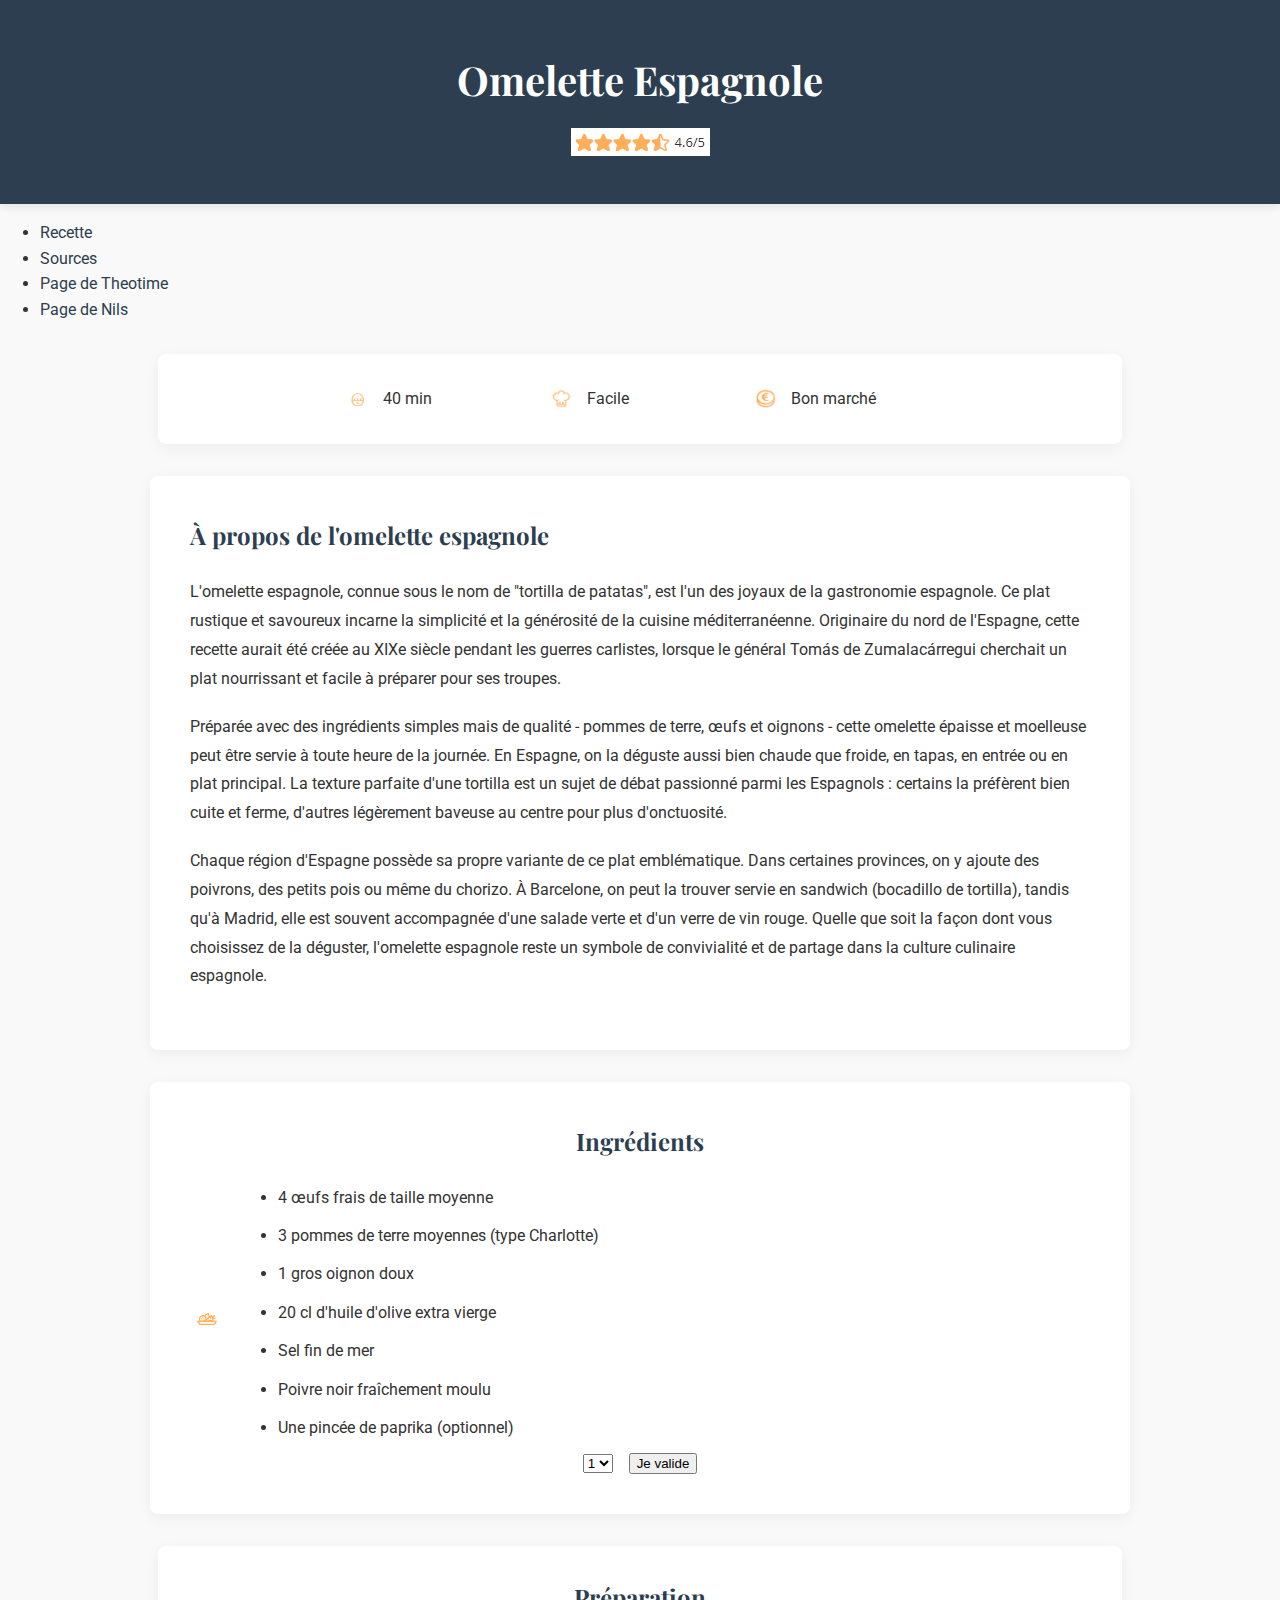
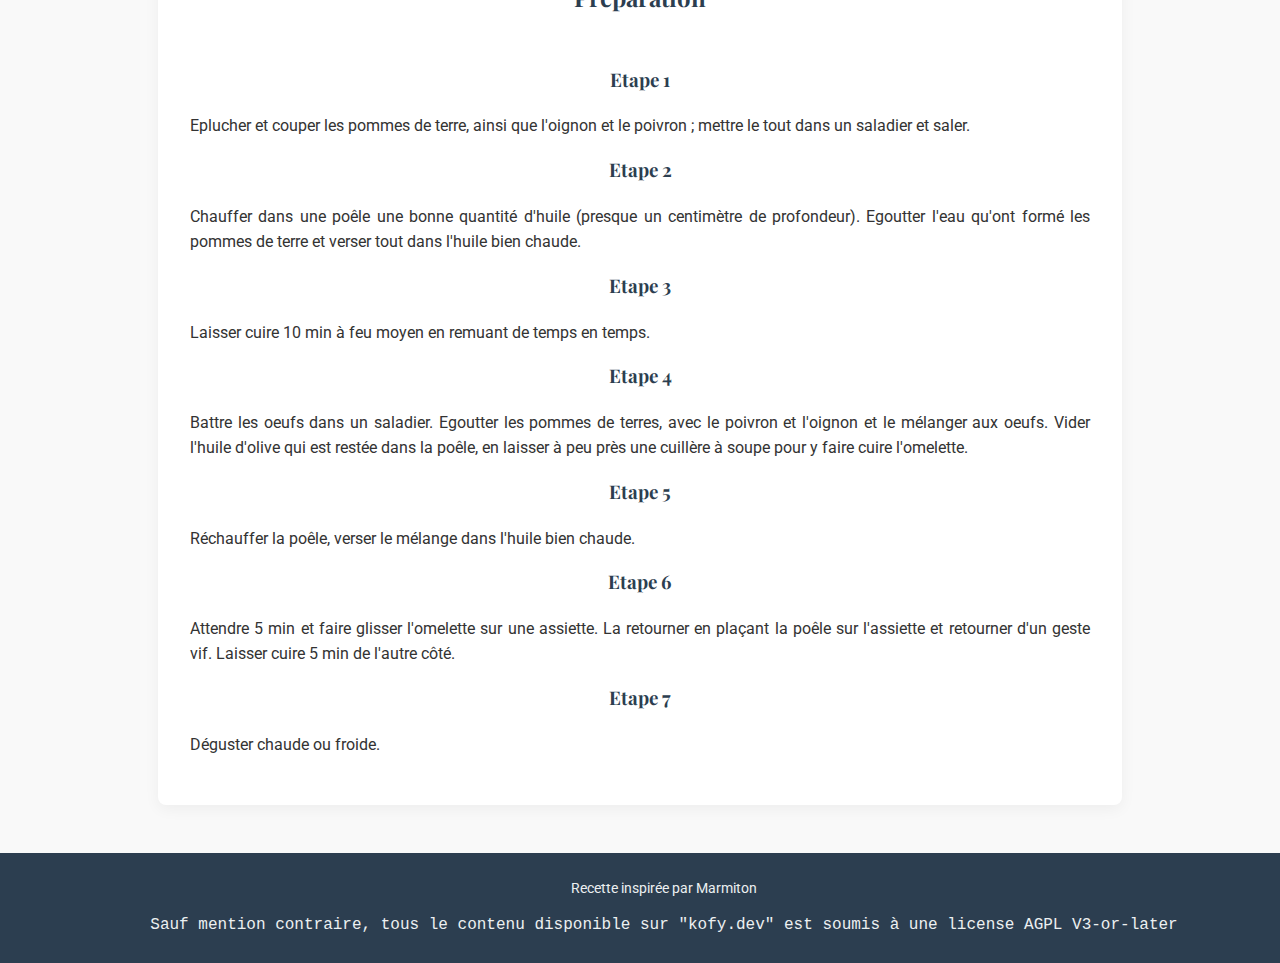
==== index.html @ 377fbf02 "Update index.html" ====
<!DOCTYPE html>
<html lang="fr">
<head>
    <meta charset="UTF-8">
    <title>Omelette Espagnole (Tortilla) - Recette Traditionnelle</title>
    <link rel="stylesheet" href="style.css">
    <script defer src="app.js"></script>
    <!-- Importation des polices (Roboto) -->
    <link rel="preconnect" href="https://fonts.googleapis.com">
    <link href="https://fonts.googleapis.com/css2?family=Playfair+Display:wght@700&family=Roboto:wght@400;500&display=swap" rel="stylesheet">
    <link rel="icon" href="/favicon.ico" sizes="any" />
</head>
<body>
    <header>
        <h1>Omelette Espagnole</h1>
        <div id="rating-container">
            <img src="img/icons/etoiles.png" alt="Note: 4.6/5" class="rating">
        </div>
    </header>
  <div id="nav">
      <ul>
          <li><a href="/index.html">Recette</a></li>
          <li><a href="/sources.html">Sources</a></li>
          <li><a href="/sport/sport.html">Page de Theotime</a></li>
          <li><a href="">Page de Nils</a></li>
      </ul> 
  </div>
    <section class="info">
        <div class="info-item">
            <img src="img/icons/timer.png" alt="Temps de préparation">
            <span>40 min</span>
        </div>
        <div class="info-item">
            <img src="img/icons/toque.png" alt="Niveau de difficulté">
            <span>Facile</span>
        </div>
        <div class="info-item">
            <img src="img/icons/monnaie.png" alt="Coût estimé">
            <span>Bon marché</span>
        </div>
    </section>
    
    <section class="description">
        <h2>À propos de l'omelette espagnole</h2>
        <p>L'omelette espagnole, connue sous le nom de "tortilla de patatas", est l'un des joyaux de la gastronomie espagnole. Ce plat rustique et savoureux incarne la simplicité et la générosité de la cuisine méditerranéenne. Originaire du nord de l'Espagne, cette recette aurait été créée au XIXe siècle pendant les guerres carlistes, lorsque le général Tomás de Zumalacárregui cherchait un plat nourrissant et facile à préparer pour ses troupes.</p>
        <p>Préparée avec des ingrédients simples mais de qualité - pommes de terre, œufs et oignons - cette omelette épaisse et moelleuse peut être servie à toute heure de la journée. En Espagne, on la déguste aussi bien chaude que froide, en tapas, en entrée ou en plat principal. La texture parfaite d'une tortilla est un sujet de débat passionné parmi les Espagnols : certains la préfèrent bien cuite et ferme, d'autres légèrement baveuse au centre pour plus d'onctuosité.</p>
        <p>Chaque région d'Espagne possède sa propre variante de ce plat emblématique. Dans certaines provinces, on y ajoute des poivrons, des petits pois ou même du chorizo. À Barcelone, on peut la trouver servie en sandwich (bocadillo de tortilla), tandis qu'à Madrid, elle est souvent accompagnée d'une salade verte et d'un verre de vin rouge. Quelle que soit la façon dont vous choisissez de la déguster, l'omelette espagnole reste un symbole de convivialité et de partage dans la culture culinaire espagnole.</p>
    </section>
    
    
    <section class="ingredients">
        <h2>Ingrédients</h2>
        <div class="ingredients-container">
            <img src="img/icons/ingredients.png" alt="Ingrédients de l'omelette espagnole" class="ingredients-image">
            <ul class="ingredients-list">
                <li><span class="quantite">4</span> œufs frais de taille moyenne</li>
                <li><span class="quantite">3</span> pommes de terre moyennes (type Charlotte)</li>
                <li><span class="quantite">1</span> gros oignon doux</li>
                <li><span class="quantite">20</span> cl d'huile d'olive extra vierge</li>
                <li>Sel fin de mer</li>
                <li>Poivre noir fraîchement moulu</li>
                <li>Une pincée de paprika (optionnel)</li>
            </ul>
        </div>
        <div class="personnes-controls">
            <!-- <button class="personnes-btn" onclick="moins()">-</button>
            <span id="personnes">4</span>
            <button class="personnes-btn" onclick="plus()">+</button>
            <span class="personnes-label">personnes</span> -->
            <select name="regime">
                <option value="numero1">1</option>
                <option value="numero2">2</option>
                <option value="numero3">3</option>
                <option value="numero4">4</option>
            </select>
            <button onclick="traitement()">Je valide</button>
        </div>
    </section>
    <section class="preparation">
        <h2>Préparation</h2>
        <div class="preparation-container">
            <h3>Etape 1</h3>
            <p>Eplucher et couper les pommes de terre, ainsi que l'oignon et le poivron ; mettre le tout dans un saladier et saler.</p>
            <h3>Etape 2</h3>
            <p>Chauffer dans une poêle une bonne quantité d'huile (presque un centimètre de profondeur). Egoutter l'eau qu'ont formé les pommes de terre et verser tout dans l'huile bien chaude.</p>
            <h3>Etape 3</h3>
            <p>Laisser cuire 10 min à feu moyen en remuant de temps en temps.</p>
            <h3>Etape 4</h3>
            <p>Battre les oeufs dans un saladier. Egoutter les pommes de terres, avec le poivron et l'oignon et le mélanger aux oeufs. Vider l'huile d'olive qui est restée dans la poêle, en laisser à peu près une cuillère à soupe pour y faire cuire l'omelette.</p>
            <h3>Etape 5</h3>
            <p>Réchauffer la poêle, verser le mélange dans l'huile bien chaude. </p>
            <h3>Etape 6</h3>
            <p>Attendre 5 min et faire glisser l'omelette sur une assiette. La retourner en plaçant la poêle sur l'assiette et retourner d'un geste vif. Laisser cuire 5 min de l'autre côté.</p>
            <h3>Etape 7</h3>
            <p>Déguster chaude ou froide.</p>
        </div>
    </section>
    <footer>
        <p>Recette inspirée par Marmiton</p>
        <p id="kofy-note">Sauf mention contraire, tous le contenu disponible sur "kofy.dev" est soumis à une license AGPL V3-or-later</p>
    </footer>
</body>
</html>
---- style.css ----
/* Uniformité de la page (ombres uniformes et bordures de taille uniforme) : 
    border-radius: 8px;
    box-shadow: 0 4px 15px rgba(0, 0, 0, 0.05);
*/
/* Organisation centrale comme tous les sites de cuisine :
    display: flex;
    justify-content: center;
    align-items: center;
    text-align: center; 
*/
/* Faire ressortir les blocs de contenu :
    background-color: white;
*/
body {
    font-family: 'Roboto', sans-serif;
    background-color: #f9f9f9;
    color: #333;
    margin: 0;
    padding: 0;
    line-height: 1.6;
}

/* Header */
header {
    background-color: #2c3e50;
    padding: 3rem 1.5rem;
    color: white;
    text-align: center;
    box-shadow: 0 2px 10px rgba(0, 0, 0, 0.1);
}

header h1 {
    margin: 0 0 1rem;
    font-family: 'Playfair Display', serif;
    font-size: 2.5rem;
}

/* Navigation */
nav {
    width: 25px;
    height: 25px;
    font-family: 'Roboto', serif;
    font-size: 1.5rem;
    line-height: 25px;
    text-align: center;
    border-color: red;
    border-radius: 5px;
    position: fixed;
    top: 12rem;
    left: 1.5rem;
    transition: 1s;
    overflow: hidden;
}

nav:hover {
    height: 35rem;
    width: 15rem;
    transition: 1s ease-in-out;
    border-color: red;
    border-radius: 10px;
}

nav::before {
    background-image: url('/img/icons/burger-bar.png');
    background-size: 32px 32px;
    display: inline-block;
    width: 32px; 
    height: 32px;
    content:"";
    transition: 0.4s;
}

nav:hover:before {
    opacity: 0;
    transition: 0.4s;
}

/* Sections */
section {
    background-color: white;
    padding: 2rem;
    margin: 2rem auto;
    max-width: 900px;
    border-radius: 8px;
    box-shadow: 0 4px 15px rgba(0, 0, 0, 0.05);
    text-align: center;
}

section h2 {
    font-family: 'Playfair Display', serif;
    color: #2c3e50;
    margin-top: 0;
    margin-bottom: 1.5rem;
}

section ol, section ul {
    display: inline-block;
    text-align: left;
    margin: 0;
    padding-left: 2rem;
}

section li {
    margin-bottom: 0.8rem;
}

/* Liens */
a {
    color: #2c3e50;
    text-decoration: none;
}

a:hover {
    text-decoration: underline;
}

/* Navigation liste */
nav ul {
    list-style: none;
    padding: 0;
    margin: 0;
}

nav ul li {
    margin: 1rem 0;
}

nav ul li a {
    color: #333;
    text-decoration: none;
}

nav ul li a:hover {
    color: #2c3e50;
}

#rating-container { /* Pris sur Marmiton */
    display: flex;
    justify-content: center;
    align-items: center;
    gap: 0.5rem;
}

.info {
    display: flex;
    flex-wrap: wrap;
    justify-content: center;
    gap: 1.5rem;
    background-color: white; 
    padding: 2rem;
    margin: 2rem auto;
    max-width: 900px;
    border-radius: 8px;
    box-shadow: 0 4px 15px rgba(0, 0, 0, 0.05);
}

.info-item {
    display: flex;
    align-items: center;
    gap: 0.8rem;
    min-width: 180px;
}

.info-item img {
    width: 24px;
    height: 24px;
    opacity: 0.8;
}

.description {
    background-color: white;
    padding: 2.5rem;
    margin: 2rem auto;
    max-width: 900px;
    border-radius: 8px;
    box-shadow: 0 4px 15px rgba(0, 0, 0, 0.05);
    text-align: left;
}

/* Comment rendre ce texte plus lisible/agréabl ? (line-height plus grand, marges plus petites en haut, plus grandes en bas)*/
.description h2 {
    font-family: 'Playfair Display', serif;
    color: #2c3e50;
    margin-top: 0;
}

.description p {
    margin-bottom: 1.2rem;
    line-height: 1.8;
}

/* Séléction du nombre de personnes */
.personnes-selector {
    background-color: white;
    padding: 2rem;
    margin: 2rem auto;
    max-width: 900px;
    border-radius: 8px;
    box-shadow: 0 4px 15px rgba(0, 0, 0, 0.05);
    text-align: center;
}

.personnes-selector h2 {
    font-family: 'Playfair Display', serif;
    color: #2c3e50;
    margin-top: 0;
}

.personnes-controls {
    display: flex;
    justify-content: center;
    align-items: center;
    gap: 1rem;
}

.personnes-btn {
    background-color: #34495e;
    color: white;
    border: none;
    width: 36px;
    height: 36px;
    border-radius: 50%;
    font-size: 1.2rem;
    cursor: pointer; /* Propriété CSS interessante que je ne connaissais pas */
    display: flex;
    justify-content: center;
    align-items: center;
    padding: 0;
    transition: all 0.2s ease;
}

.personnes-btn:hover {
    background-color: #2c3e50;
}

#personnes-display {
    font-size: 1.5rem;
    font-weight: 500;
    min-width: 30px;
}

.personnes-label {
    color: #666;
}

/* Ingredients */
.ingredients {
    background-color: white;
    padding: 2.5rem;
    margin: 2rem auto;
    max-width: 900px;
    border-radius: 8px;
    box-shadow: 0 4px 15px rgba(0, 0, 0, 0.05);
    text-align: left;
}

.ingredients h2 {
    font-family: 'Playfair Display', serif;
    color: #2c3e50;
    margin-top: 0;
    text-align: center;
}

.ingredients-container {
    display: flex;
    flex-wrap: wrap;
    gap: 2rem;
    align-items: center;
    justify-content: center;
}

.ingredients-image {
    max-width: 300px;
    border-radius: 8px;
}

.ingredients-list {
    flex: 1;
    min-width: 250px;
    padding-left: 1.5rem;
}

.ingredients-list li {
    margin-bottom: 0.8rem;
    position: relative;
}

/* Préparation*/
.preparation {
    display: flex;
    flex-wrap: wrap;
    justify-content: center;
    gap: 1.5rem;
    background-color: white; 
    padding: 2rem;
    margin: 2rem auto;
    max-width: 900px;
    border-radius: 8px;
    box-shadow: 0 4px 15px rgba(0, 0, 0, 0.05);
}

.preparation h2 {
    font-family: 'Playfair Display', serif;
    color: #2c3e50;
    margin-top: 0;
    text-align: center;
}

.preparation-container h3 {
    font-family: 'Playfair Display', serif;
    color: #2c3e50;
    margin-top: 0;
}

.preparation-container p {
    text-align: justify;
}

/* Main content */
main {
    padding: 2rem;
    max-width: 1200px;
    margin: 0 auto;
}

/* Footer */
footer {
    background-color: #2c3e50;
    padding: 1.5rem;
    color: #ecf0f1;
    text-align: center;
    margin-top: 3rem;
    position: relative;
    bottom: 0;
    width: 100%;
}

footer p {
    margin: 0;
    font-size: 0.9rem;
}

#kofy-note { /* Directement pris de ma base de code personnelle destinée aux sites webs hébergés sur mon infrastructure */
    font-family: 'Courier New', Courier, monospace;
    font-size: 1rem;
    margin-top: 0.8rem;
    line-height: 1.6;
}
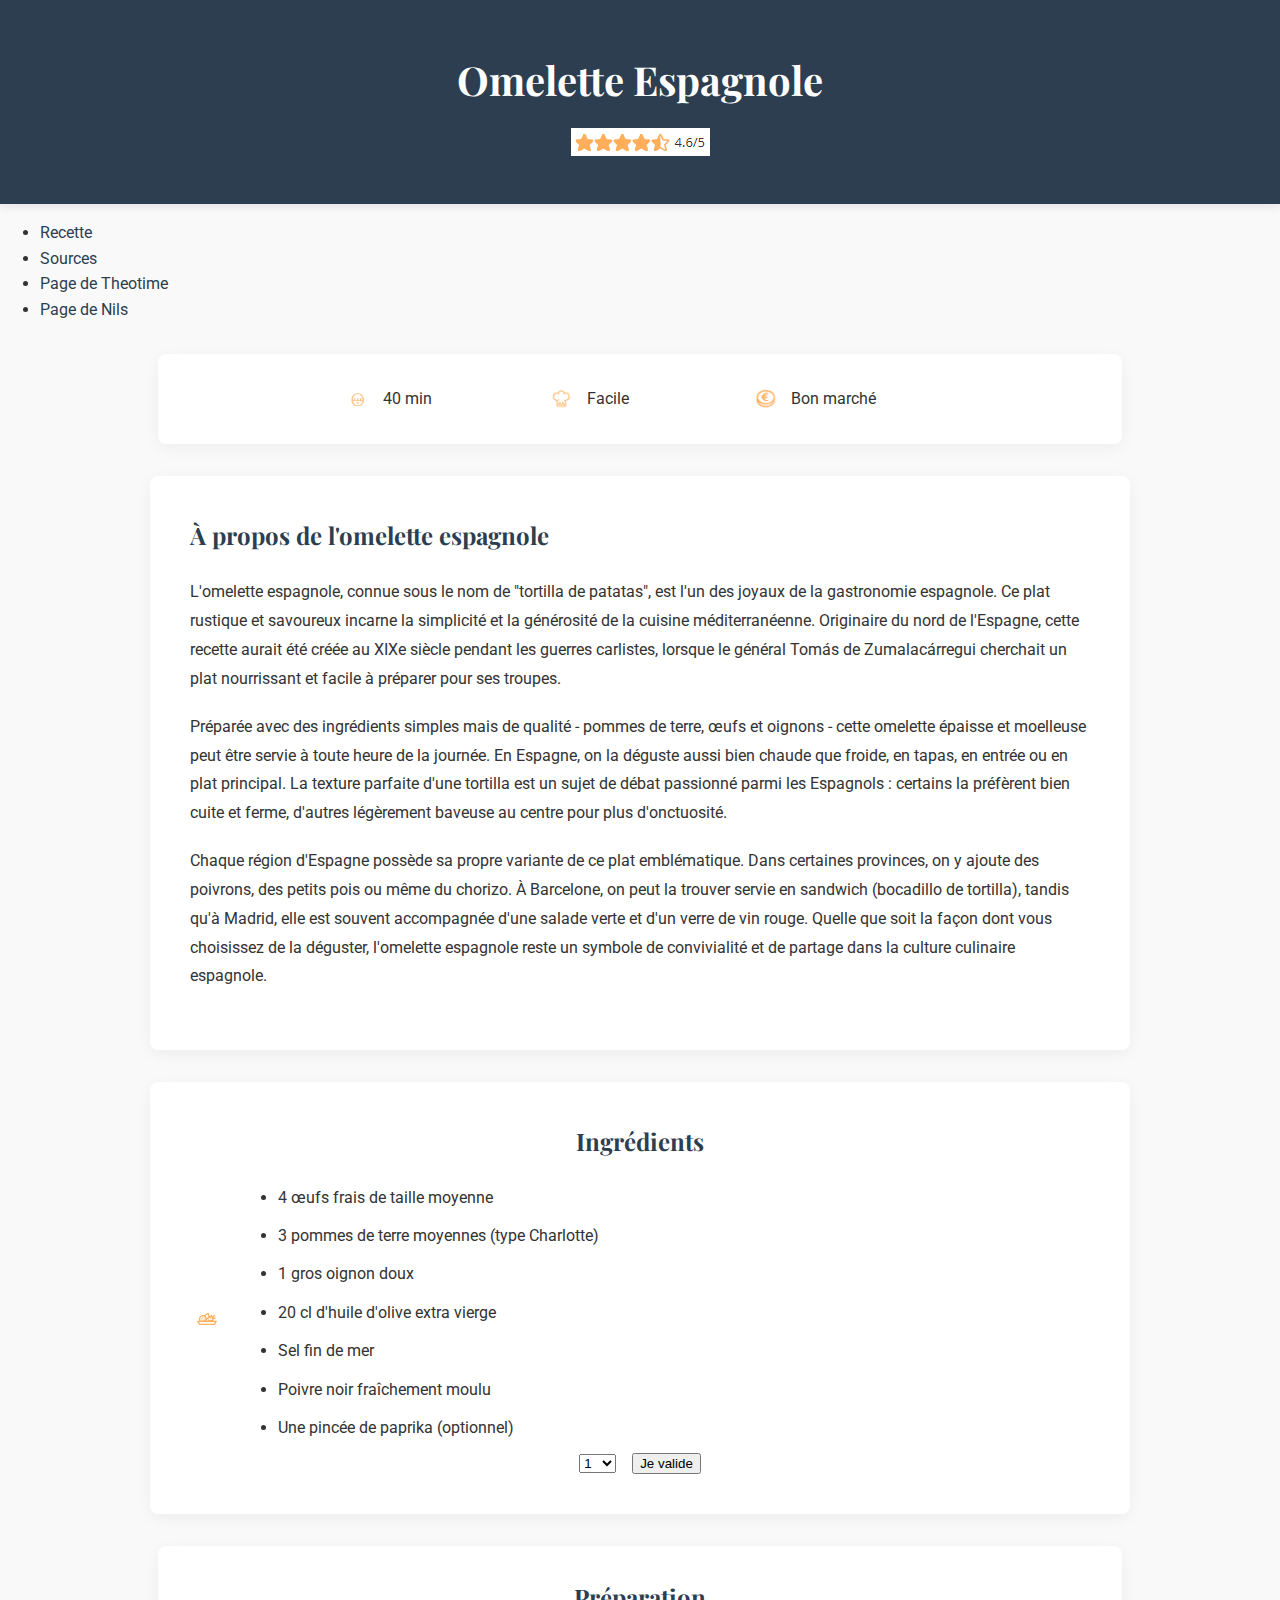
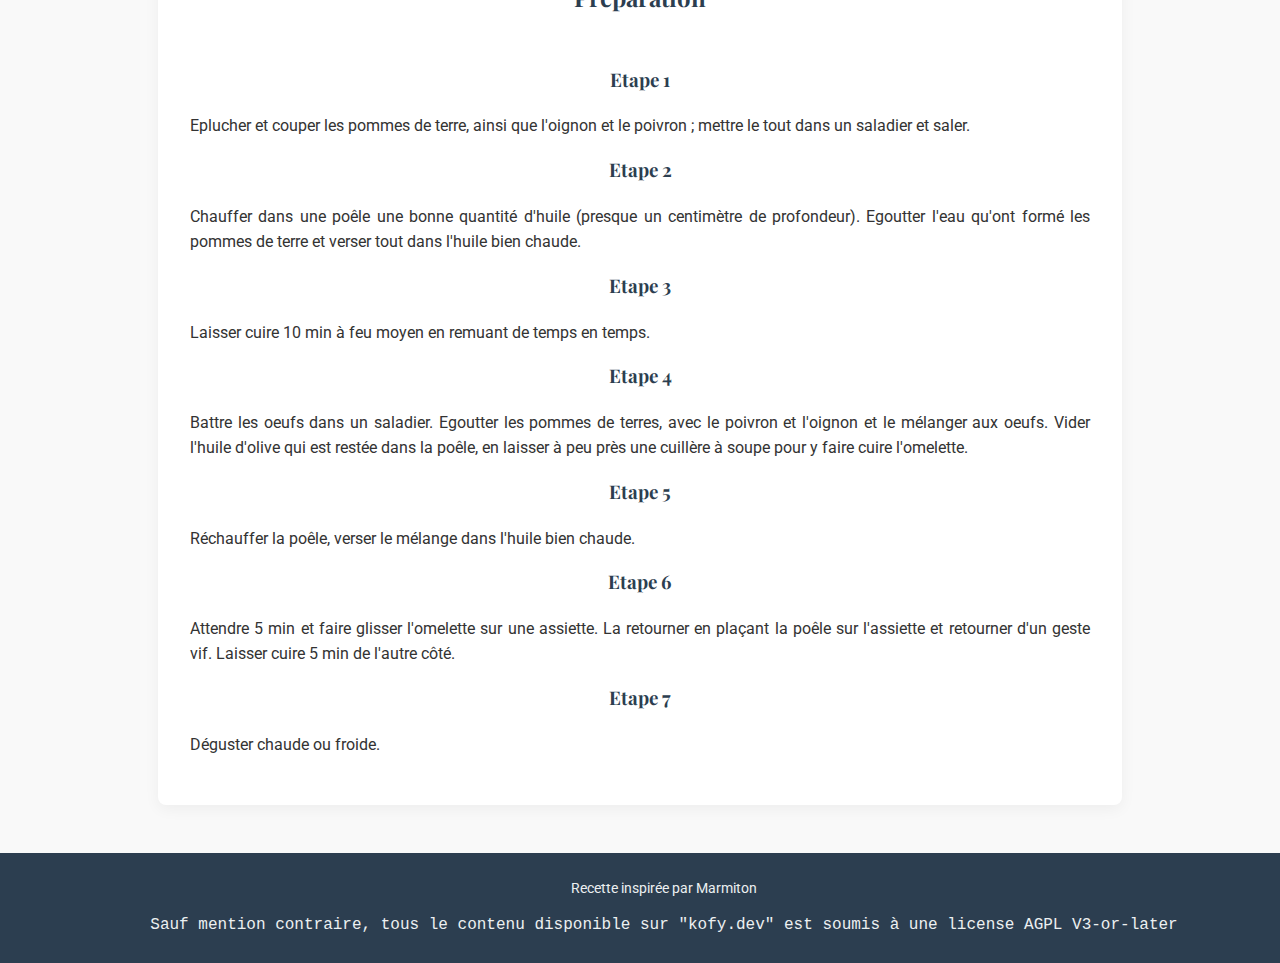
==== commit 712263f6: "Update index.html" ====
--- a/index.html
+++ b/index.html
@@ -68,10 +68,18 @@
             <button class="personnes-btn" onclick="plus()">+</button>
             <span class="personnes-label">personnes</span> -->
             <select name="regime">
-                <option value="numero1">1</option>
-                <option value="numero2">2</option>
-                <option value="numero3">3</option>
-                <option value="numero4">4</option>
+                <option value="1">1</option>
+                <option value="2">2</option>
+                <option value="3">3</option>
+                <option value="4">4</option>
+                <option value="5">5</option>
+                <option value="6">6</option>
+                <option value="7">7</option>
+                <option value="8">8</option>
+                <option value="9">9</option>
+                <option value="10">10</option>
+                <option value="11">11</option>
+                <option value="12">12</option>
             </select>
             <button onclick="traitement()">Je valide</button>
         </div>
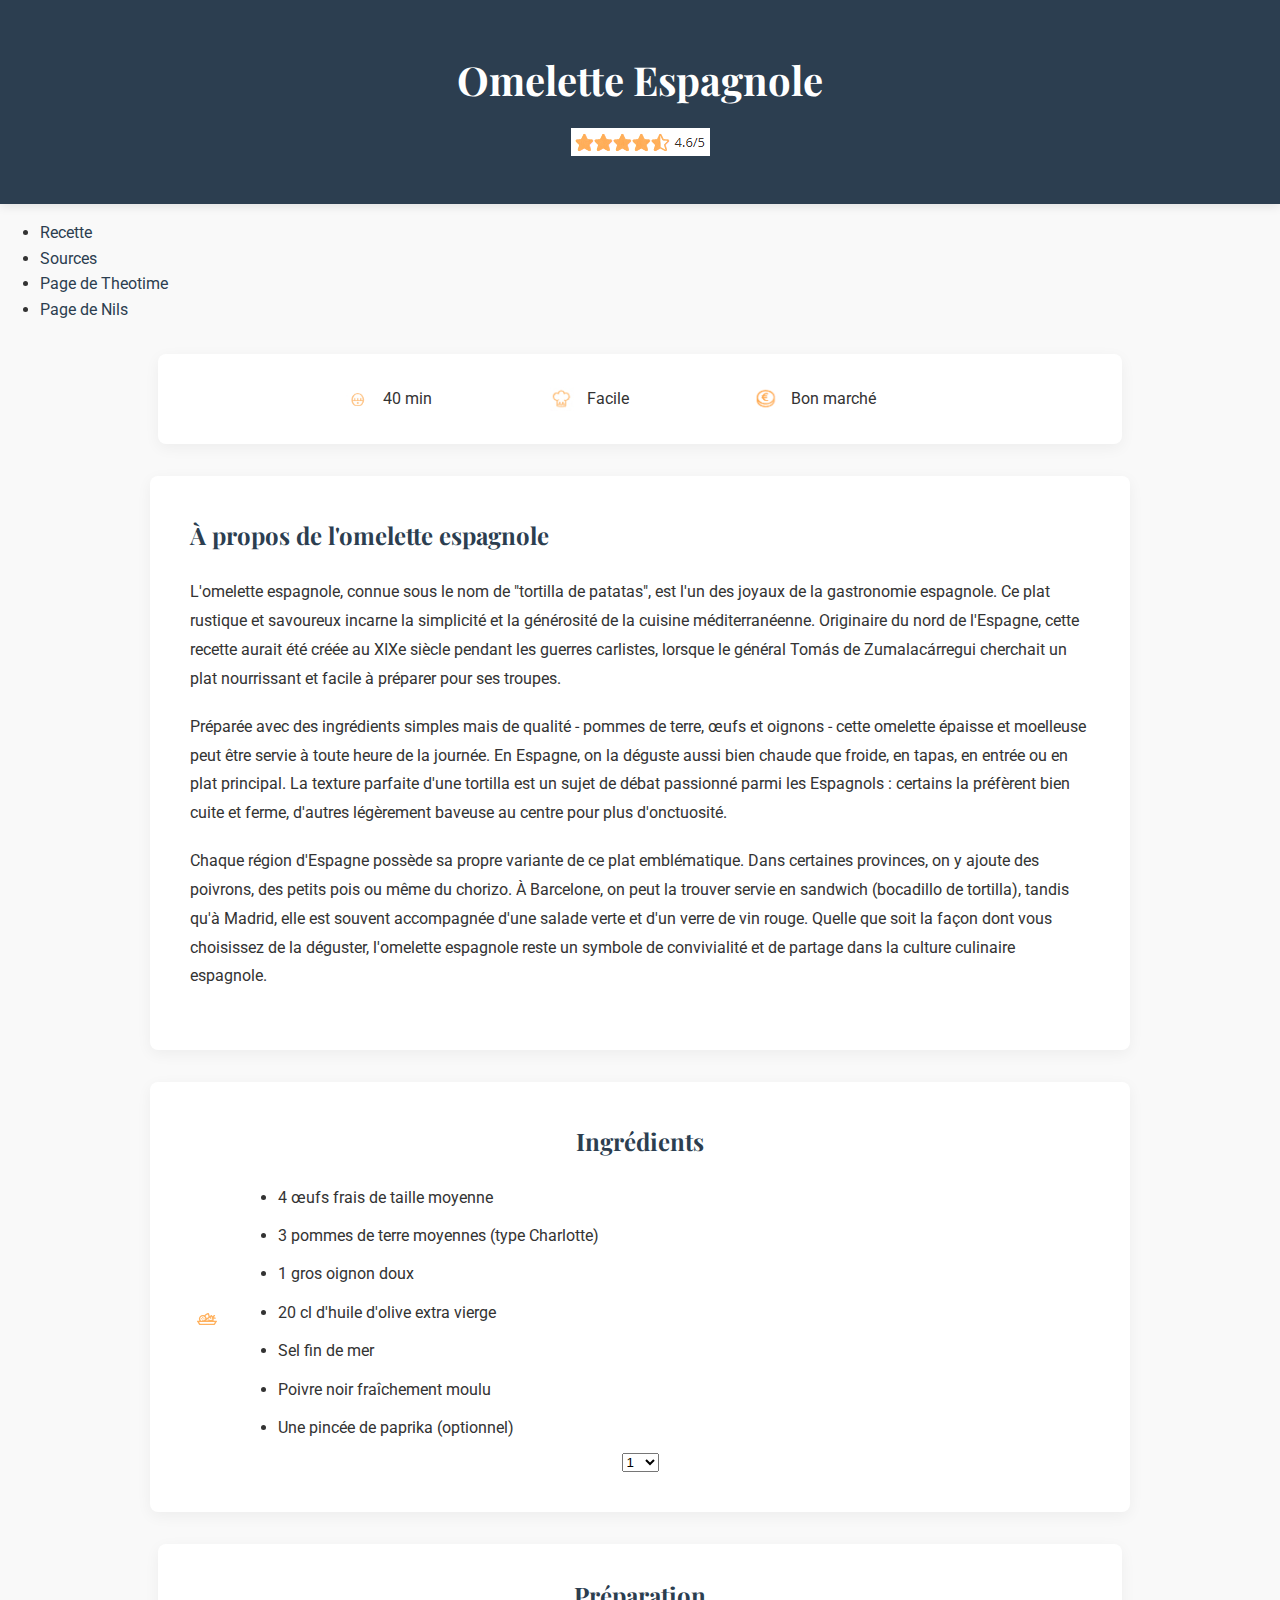
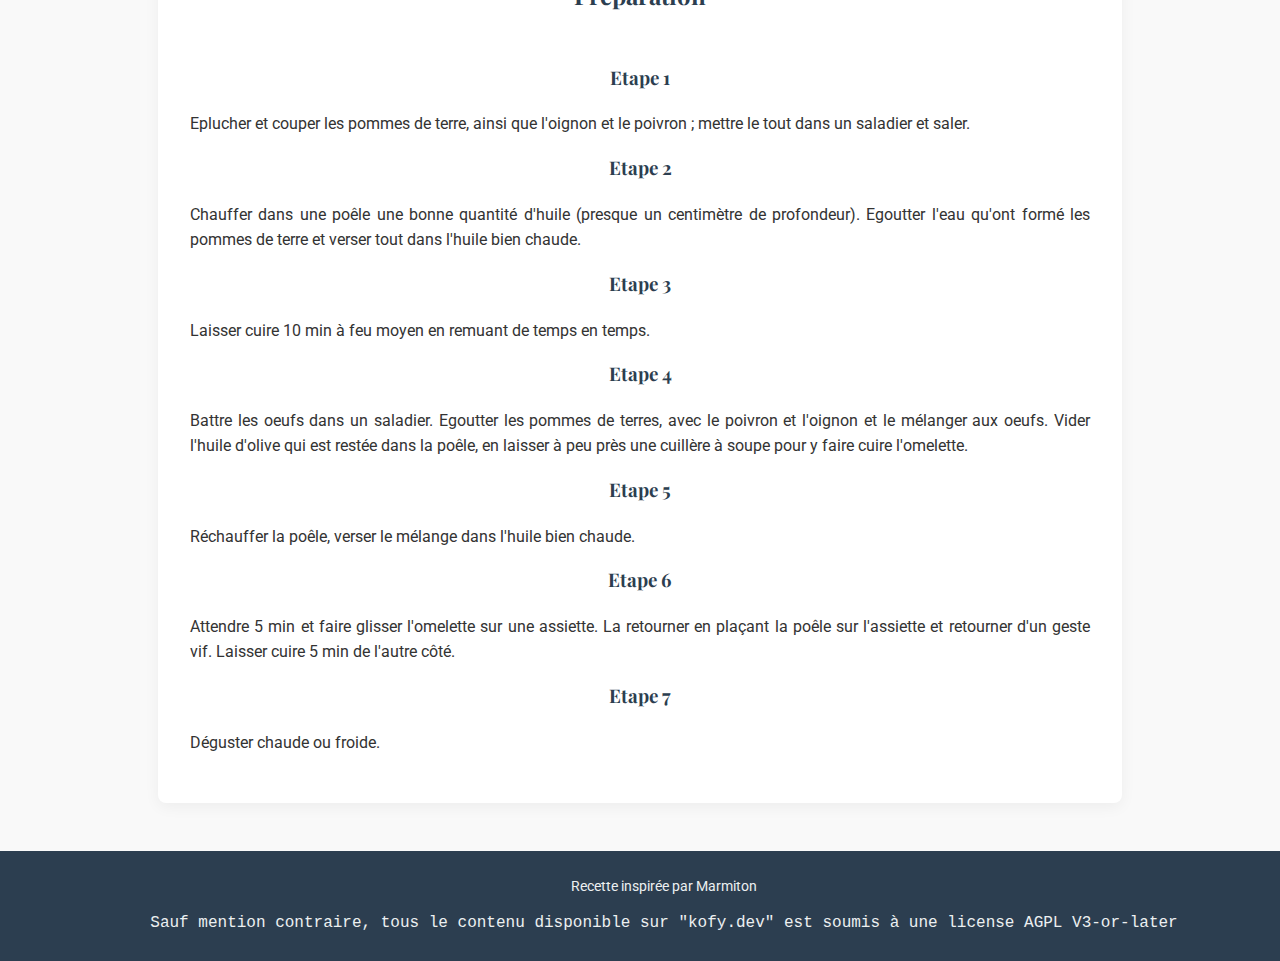
==== commit 82c6db06: "Update index.html" ====
--- a/index.html
+++ b/index.html
@@ -81,7 +81,6 @@
                 <option value="11">11</option>
                 <option value="12">12</option>
             </select>
-            <button onclick="traitement()">Je valide</button>
         </div>
     </section>
     <section class="preparation">
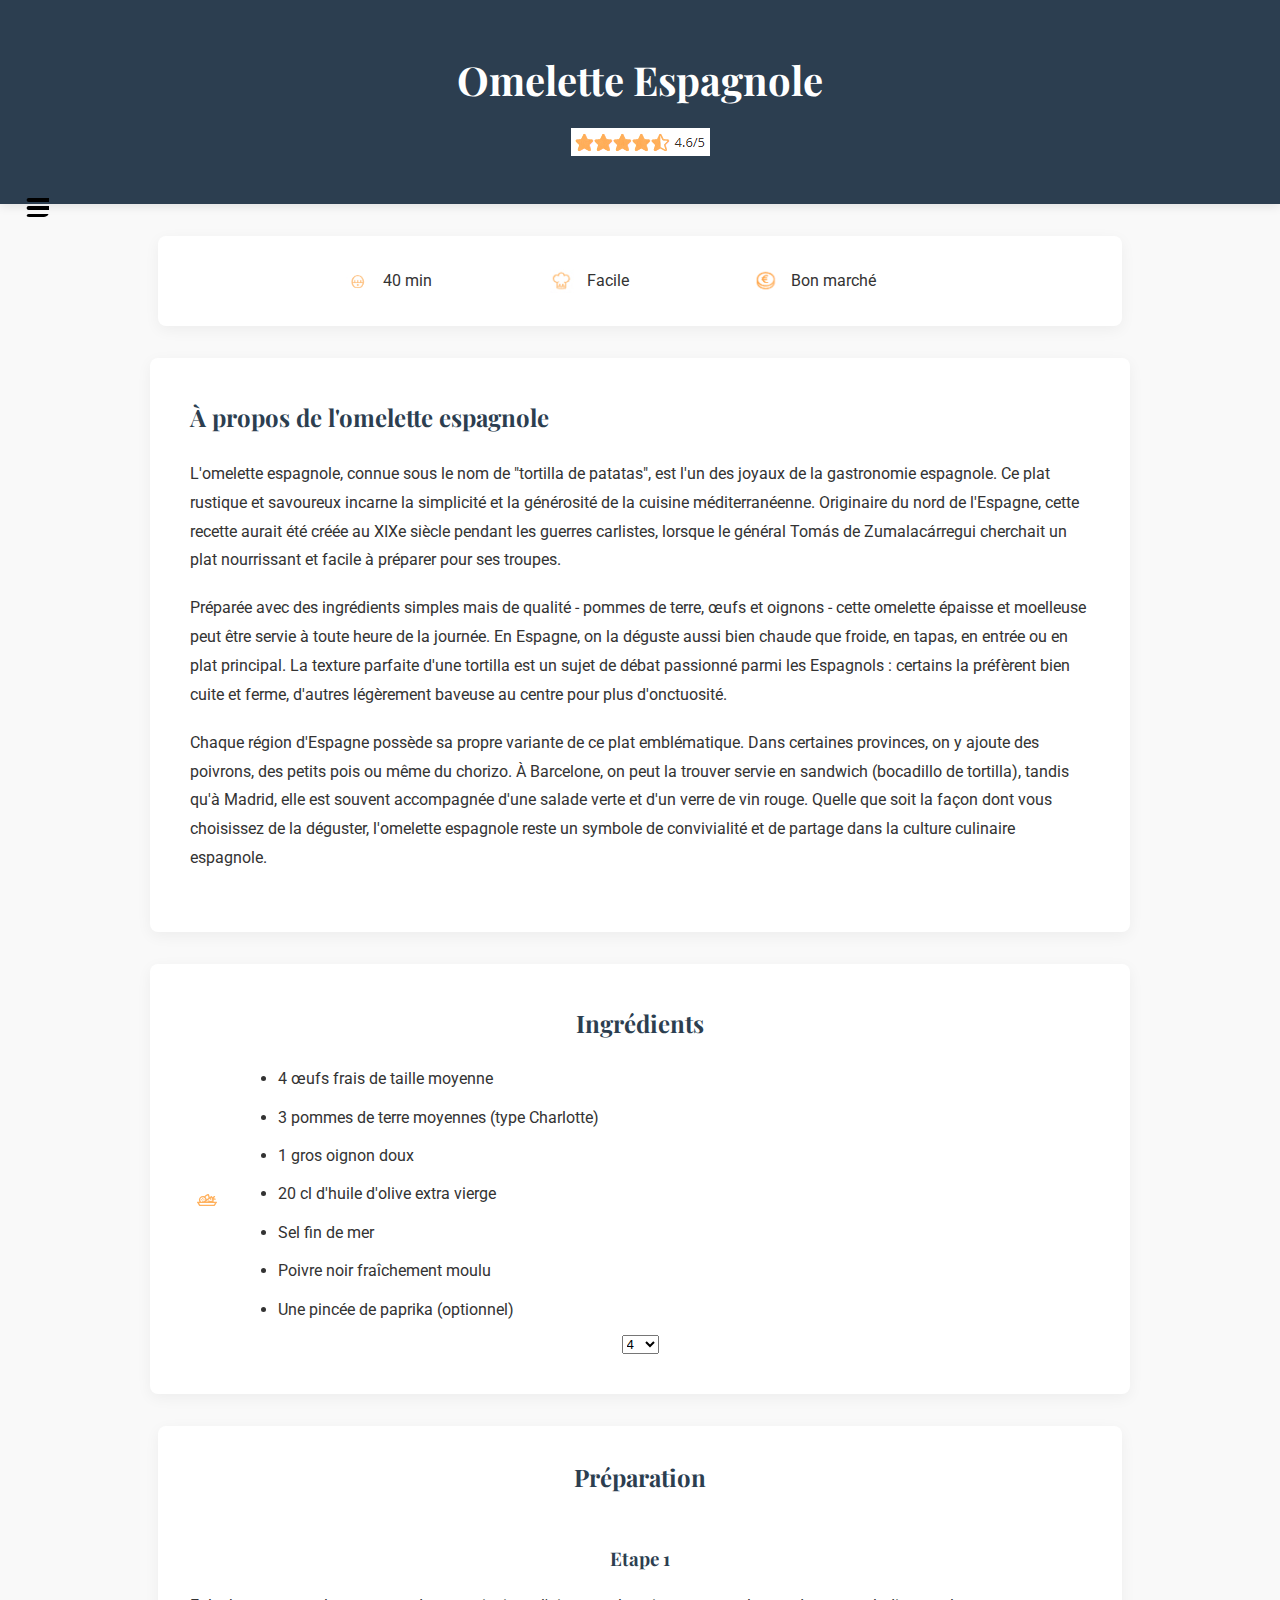
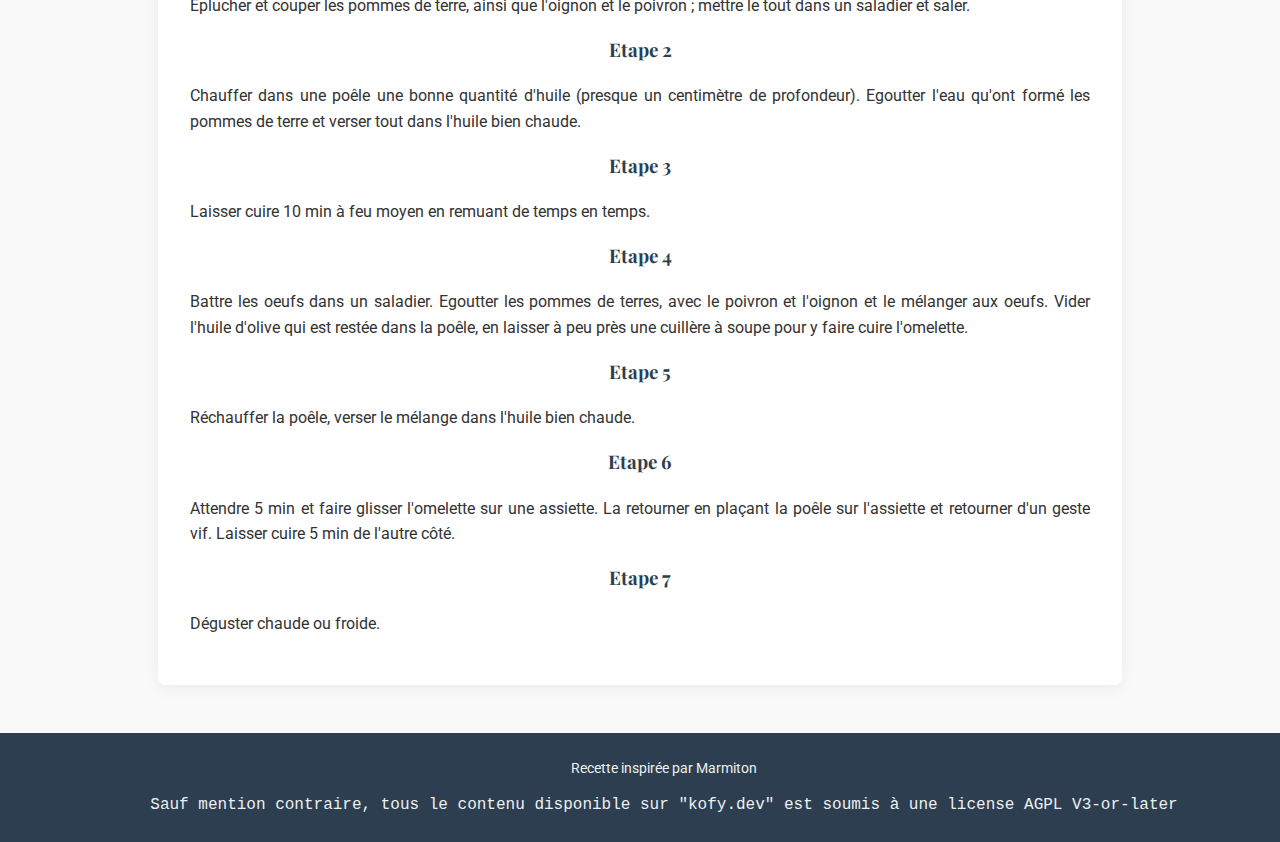
==== commit 012bdb4e: "Update index.html" ====
--- a/index.html
+++ b/index.html
@@ -17,14 +17,14 @@
             <img src="img/icons/etoiles.png" alt="Note: 4.6/5" class="rating">
         </div>
     </header>
-  <div id="nav">
-      <ul>
-          <li><a href="/index.html">Recette</a></li>
-          <li><a href="/sources.html">Sources</a></li>
-          <li><a href="/sport/sport.html">Page de Theotime</a></li>
-          <li><a href="">Page de Nils</a></li>
-      </ul> 
-  </div>
+  <nav>
+        <ul>
+            <li><a href="/index.html">Recette</a></li>
+            <li><a href="/sources.html">Sources</a></li>
+            <li><a href="/sport/sport.html">Page de Theotime</a></li>
+            <li><a href="">Page de Nils</a></li>
+        </ul> 
+    </nav>
     <section class="info">
         <div class="info-item">
             <img src="img/icons/timer.png" alt="Temps de préparation">
@@ -67,7 +67,7 @@
             <span id="personnes">4</span>
             <button class="personnes-btn" onclick="plus()">+</button>
             <span class="personnes-label">personnes</span> -->
-            <select name="regime">
+            <select id="nombre" onchange="update()">
                 <option value="1">1</option>
                 <option value="2">2</option>
                 <option value="3">3</option>
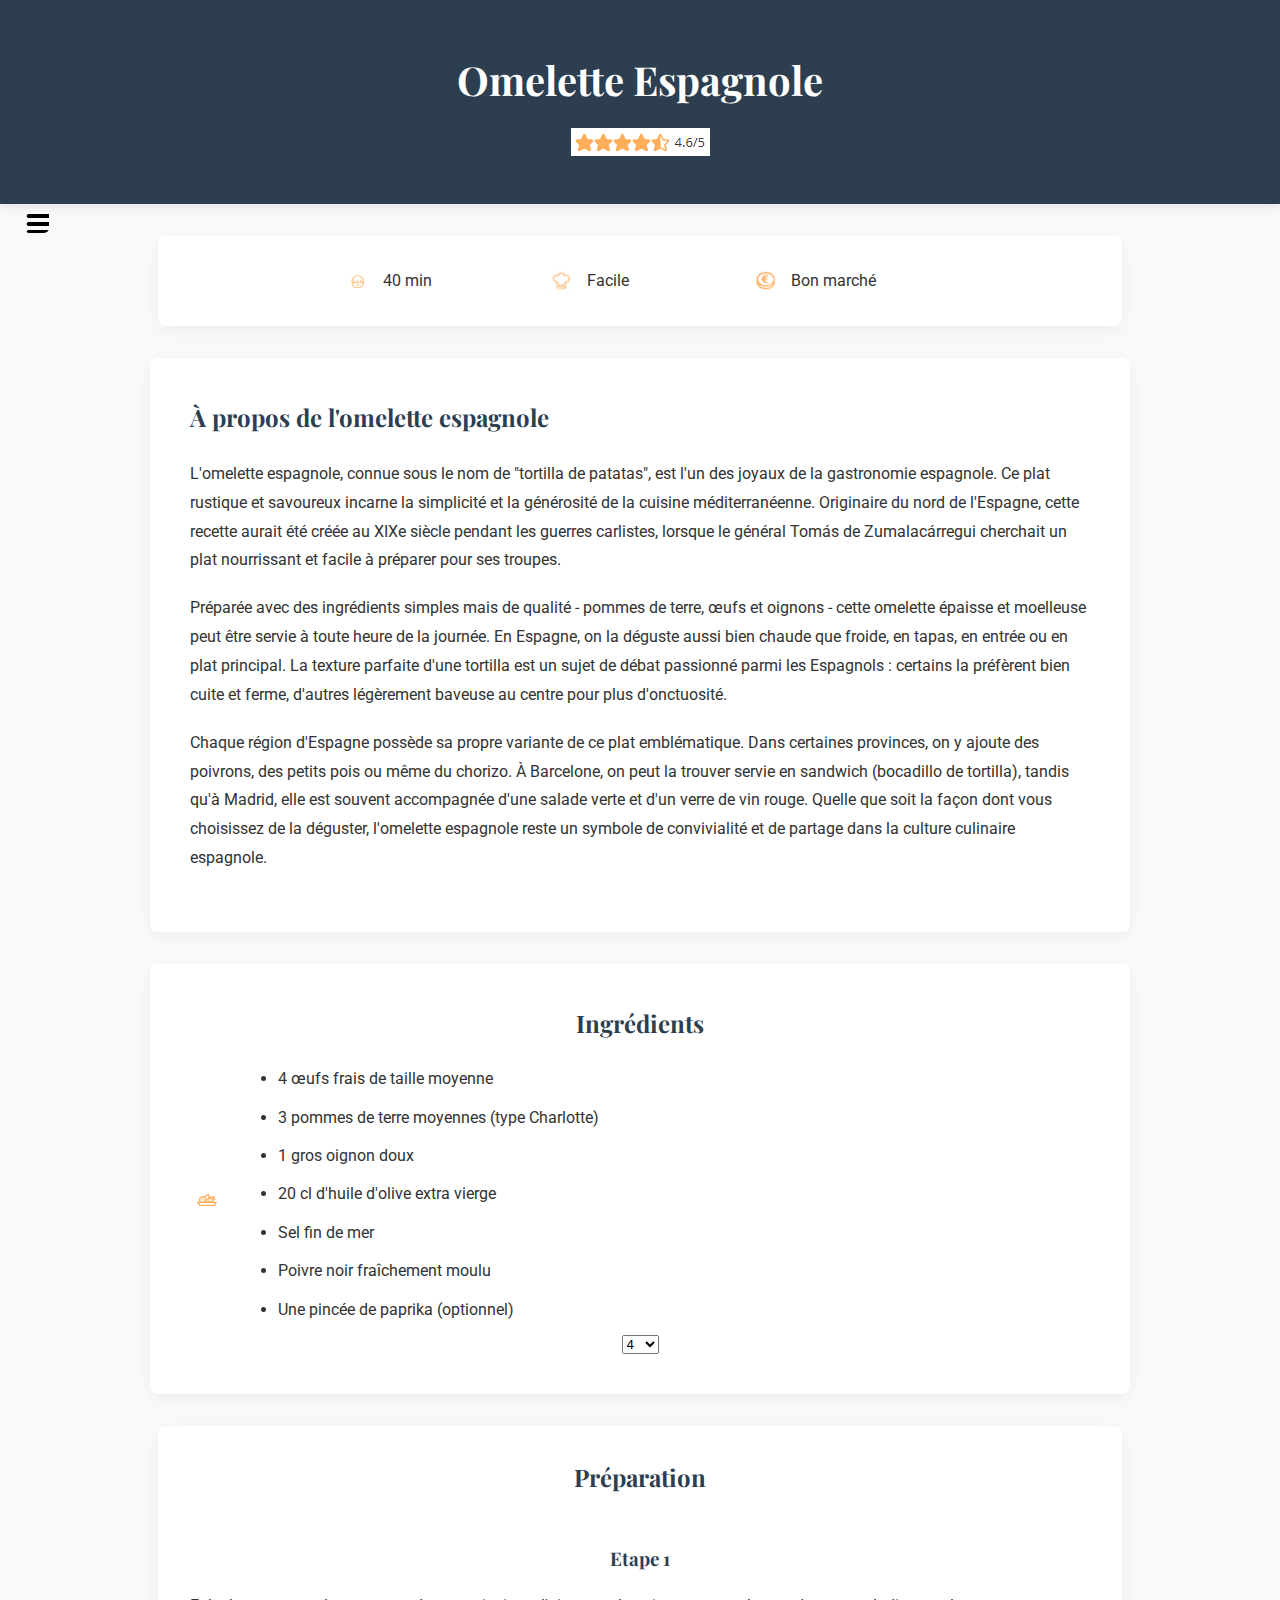
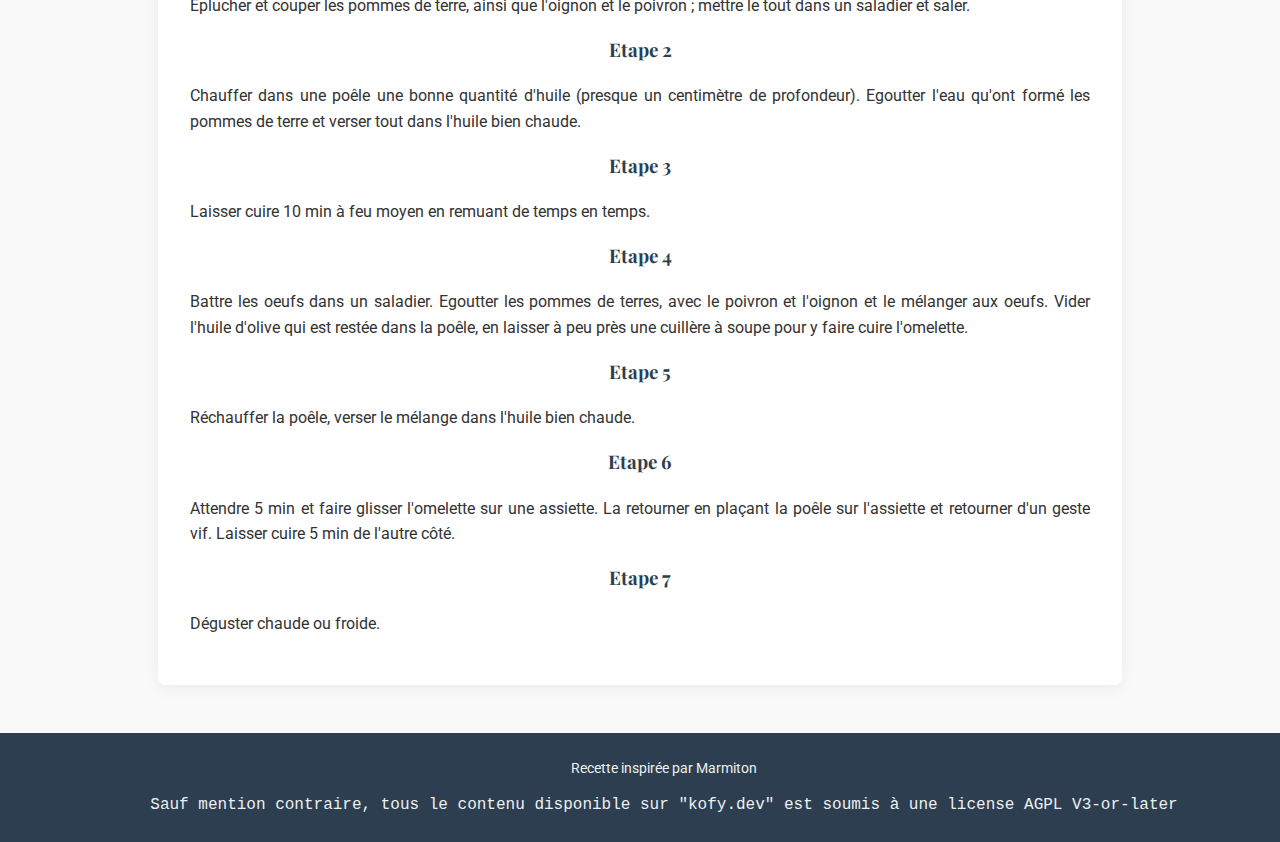
==== commit 13826506: "Update index.html" ====
--- a/index.html
+++ b/index.html
@@ -22,7 +22,6 @@
             <li><a href="/index.html">Recette</a></li>
             <li><a href="/sources.html">Sources</a></li>
             <li><a href="/sport/sport.html">Page de Theotime</a></li>
-            <li><a href="">Page de Nils</a></li>
         </ul> 
     </nav>
     <section class="info">
--- a/style.css
+++ b/style.css
@@ -46,7 +46,7 @@
     border-color: red;
     border-radius: 5px;
     position: fixed;
-    top: 12rem;
+    top: 13rem;
     left: 1.5rem;
     transition: 1s;
     overflow: hidden;
